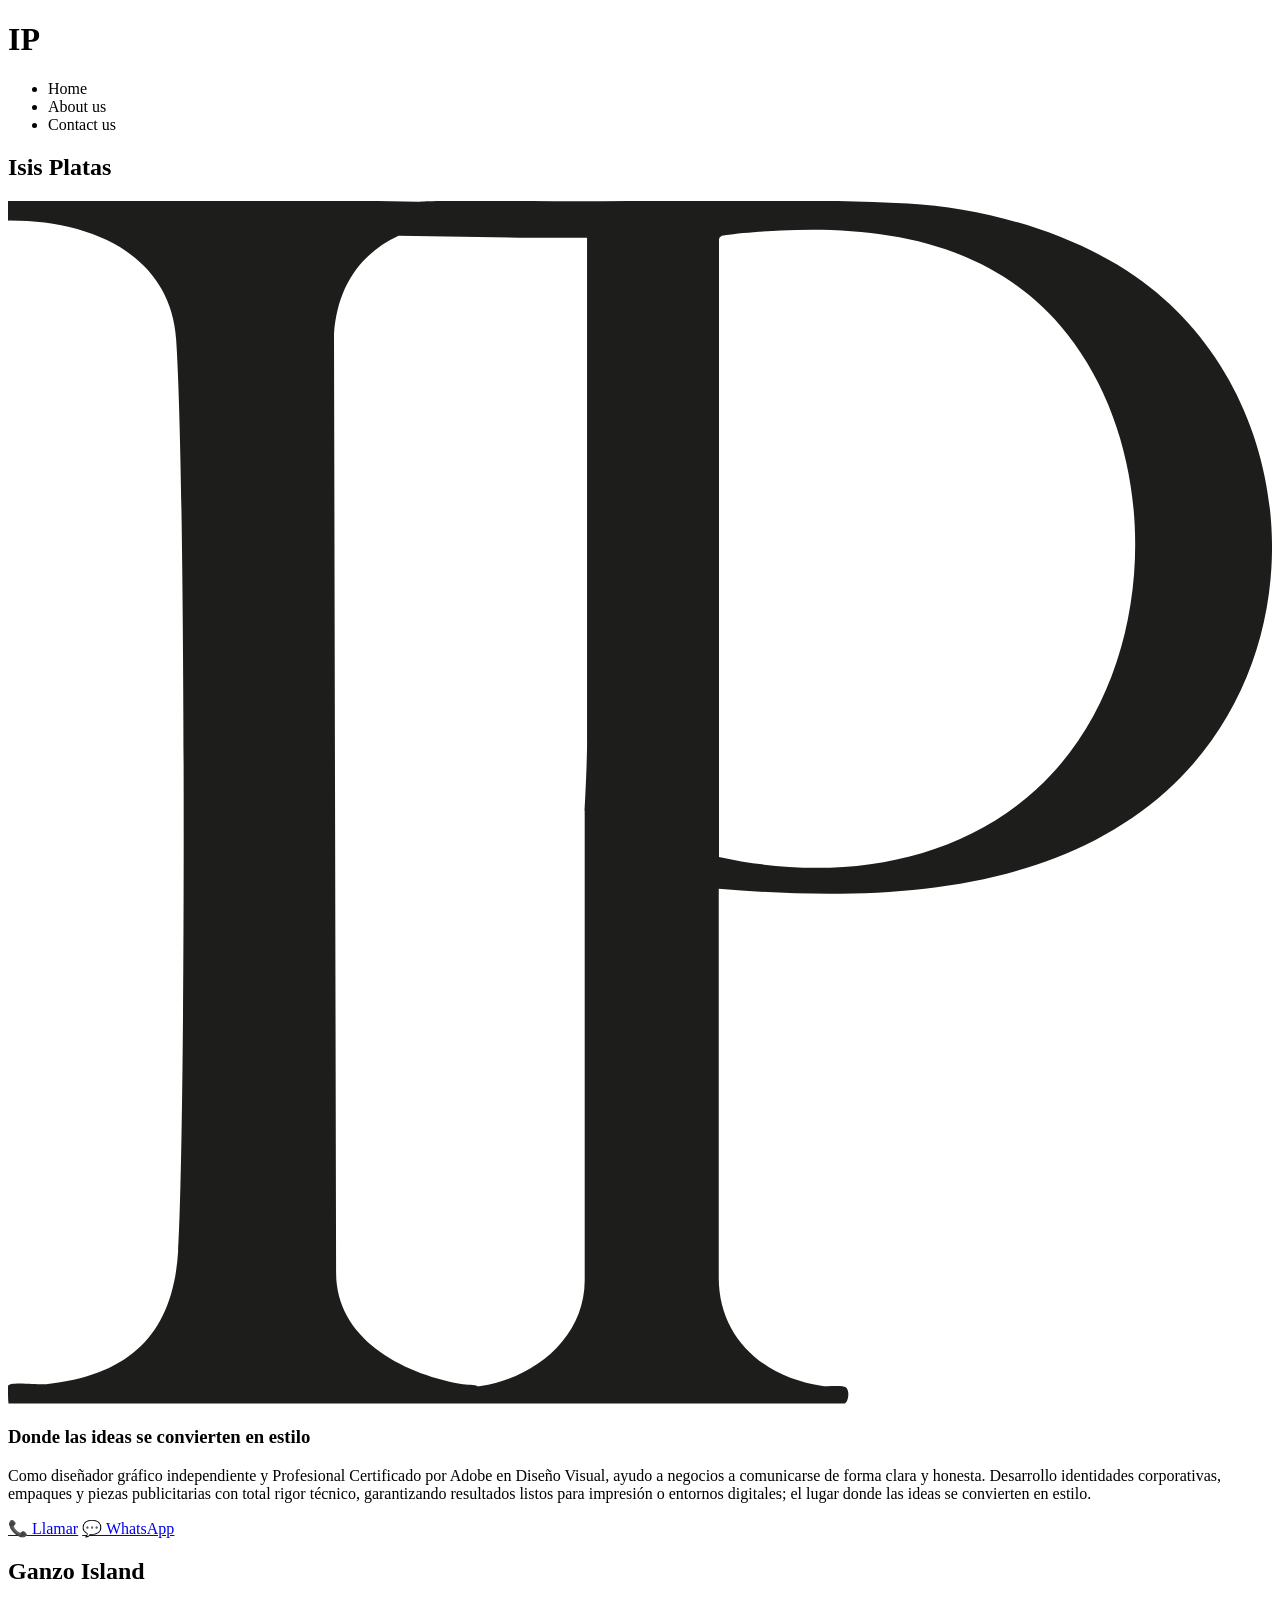
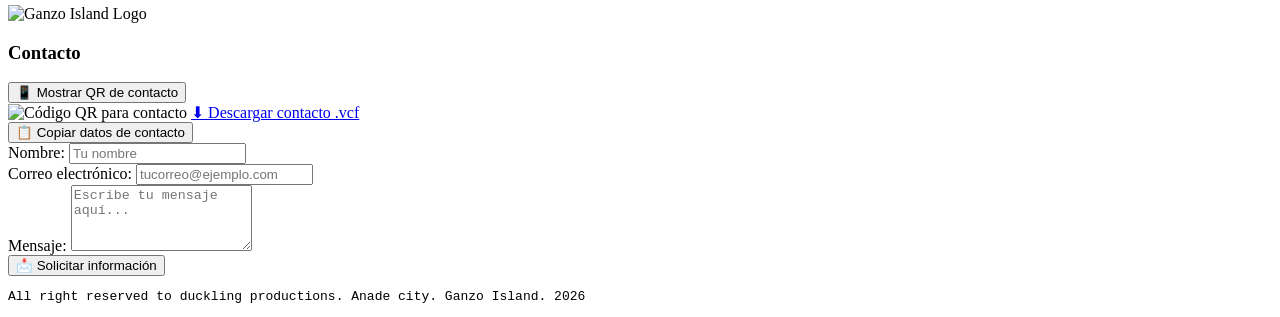
==== indx.html @ 768cb6fb "Add files via upload" ====
<!DOCTYPE html>
<html lang="es">
    <head>
        <meta charset="UTF-8">
        <meta name="viewport" content="width=device-width, initial-scale=1.0">
        <title>Mi App</title>
        <link rel="stylesheet" href="estilos.css">
        <script src="anim.js" defer></script>
    </head>
    <body>
        <header>
            <h1>IP</h1>
            <nav aria-label="Menú principal">
                <ul>
                    <li>Home</li>
                    <li>About us</li>
                    <li>Contact us</li>
                </ul>
            </nav>
        </header>
        <main aria-label="Contenido principal">
            <article>
                <h2>Isis Platas</h2>
                <img src="logo-415.svg" alt="Logo de Isis Platas">
                <h3>Donde las ideas se convierten en estilo</h3>
                <p>Como diseñador gráfico independiente y Profesional Certificado por Adobe en Diseño Visual, ayudo a negocios a comunicarse de forma clara y honesta. Desarrollo identidades corporativas, empaques y piezas publicitarias con total rigor técnico, garantizando resultados listos para impresión o entornos digitales; el lugar donde las ideas se convierten en estilo.</p>
                <div class="botones-accion">
                    <a href="tel:+529511232222" class="btn btn-llamar">📞 Llamar</a>
                    <a href="https://wa.me/529511232222" class="btn btn-whatsapp" target="_blank">💬 WhatsApp</a>
                </div>
            </article>

            <article>
                <h2>Ganzo Island</h2>
                <img src="duck.jpg" alt="Ganzo Island Logo">
                <h3>Contacto</h3>

                <!-- 1. QR + descarga .vcf -->
                <div class="qr-section">
                    <button id="btnMostrarQR" class="btn btn-secundario">📱 Mostrar QR de contacto</button>
                    <div id="qrContainer" class="qr-container">
                        <img src="contacto.webp" alt="Código QR para contacto" class="qr-imagen">
                        <a href="contacto.vcf" download="contacto.vcf" class="btn btn-descarga">⬇ Descargar contacto .vcf</a>
                    </div>
                </div>

                <!-- 2. Copiar datos -->
                <button id="btnCopiarDatos" class="btn btn-copiar">📋 Copiar datos de contacto</button>

                <!-- 3. Formulario -->
                <form id="formContacto" class="form-contacto">
                    <div class="campo">
                        <label for="nombre">Nombre:</label>
                        <input type="text" id="nombre" name="nombre" placeholder="Tu nombre" required>
                    </div>
                    <div class="campo">
                        <label for="correo">Correo electrónico:</label>
                        <input type="email" id="correo" name="correo" placeholder="tucorreo@ejemplo.com" required>
                    </div>
                    <div class="campo">
                        <label for="mensaje">Mensaje:</label>
                        <textarea id="mensaje" name="mensaje" rows="4" placeholder="Escribe tu mensaje aquí..." required></textarea>
                    </div>
                    <div class="accion-formulario">
                        <button type="submit" class="btn btn-enviar">📩 Solicitar información</button>
                    </div>
                </form>
            </article>
        </main>
        <footer>
            <pre>All right reserved to duckling productions. Anade city. Ganzo Island. 2026</pre>
        </footer>
    </body>
</html>
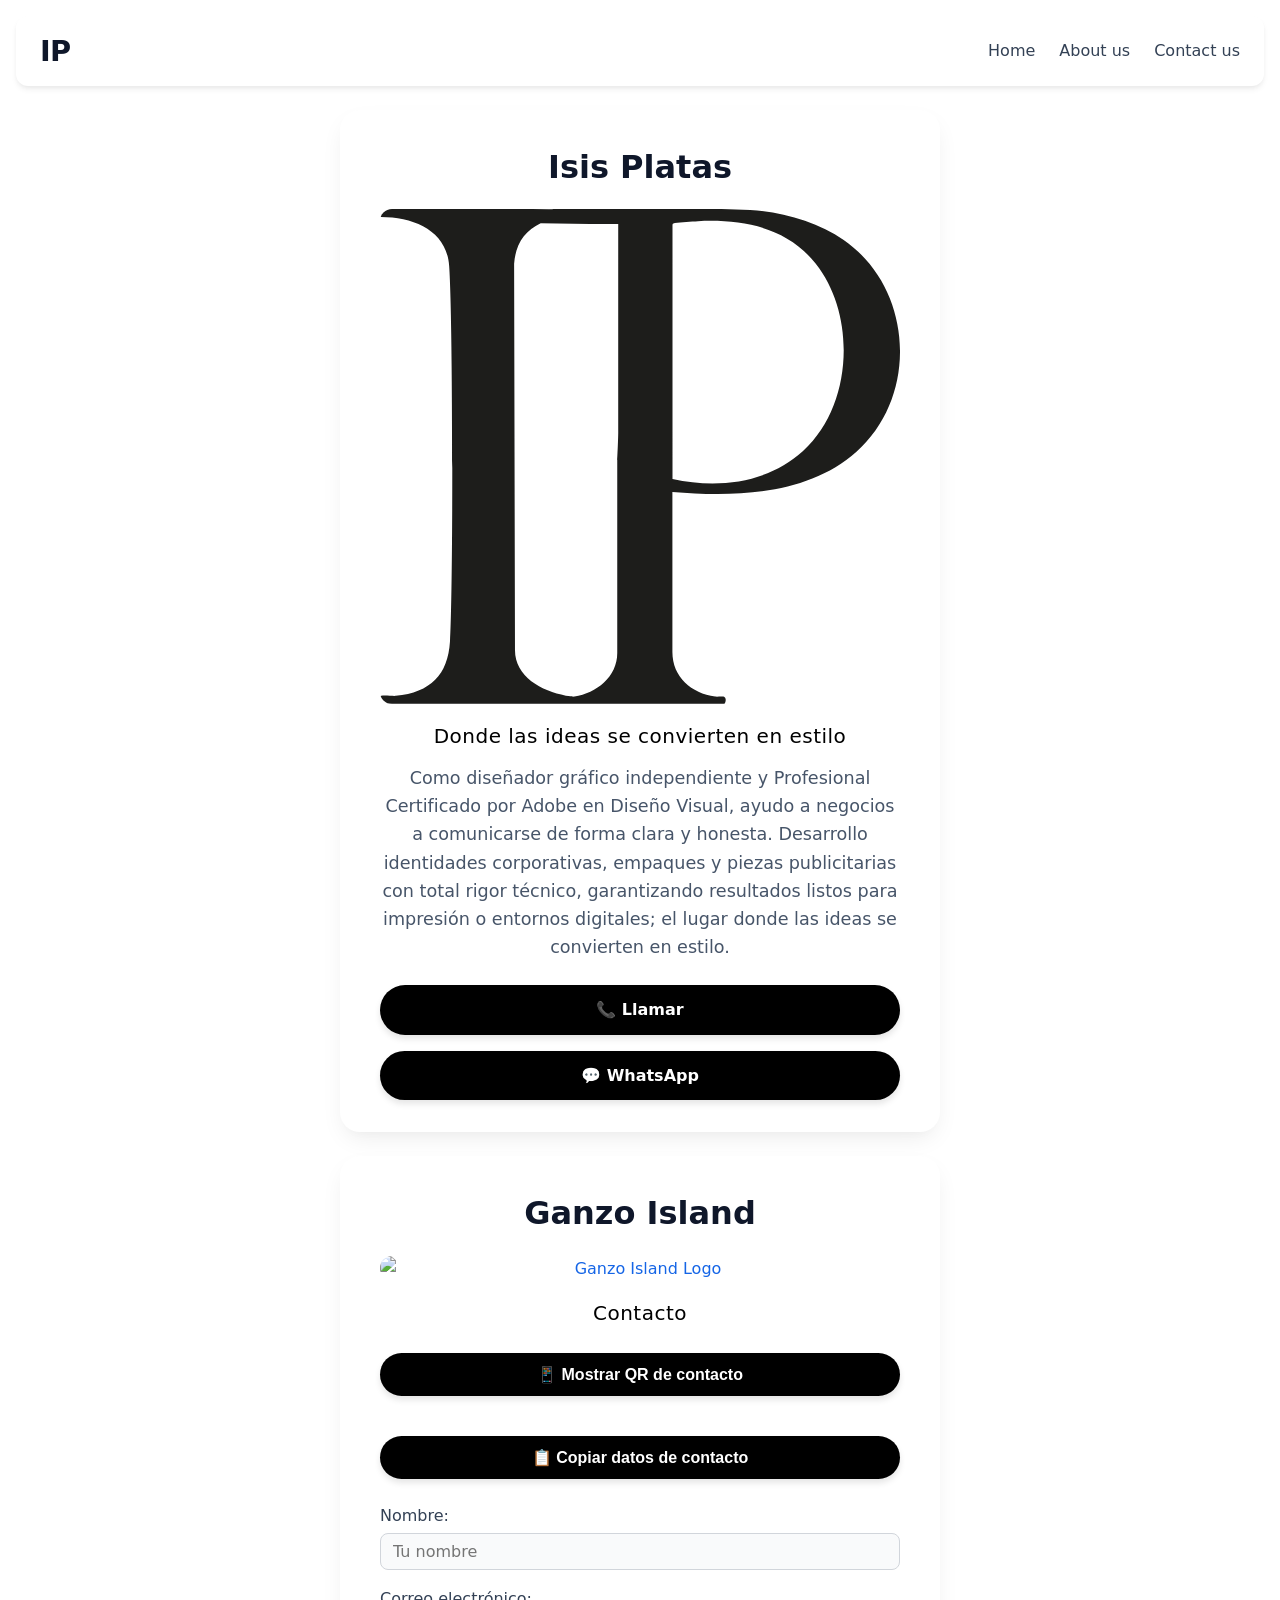
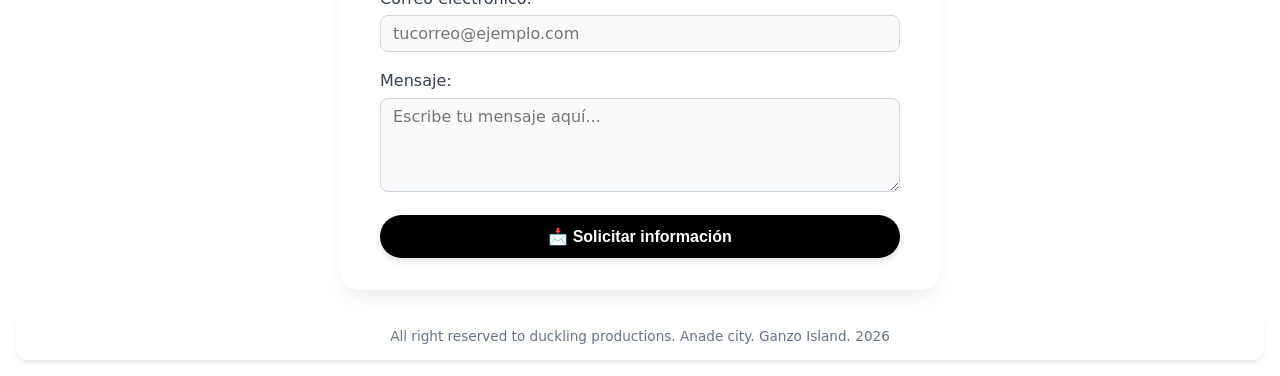
==== commit a6357558: "Update indx.html" ====
--- a/indx.html
+++ b/indx.html
@@ -39,7 +39,7 @@
                 <div class="qr-section">
                     <button id="btnMostrarQR" class="btn btn-secundario">📱 Mostrar QR de contacto</button>
                     <div id="qrContainer" class="qr-container">
-                        <img src="contacto.webp" alt="Código QR para contacto" class="qr-imagen">
+                        <img src="contacto.svg" alt="Código QR para contacto" class="qr-imagen">
                         <a href="contacto.vcf" download="contacto.vcf" class="btn btn-descarga">⬇ Descargar contacto .vcf</a>
                     </div>
                 </div>
@@ -71,4 +71,4 @@
             <pre>All right reserved to duckling productions. Anade city. Ganzo Island. 2026</pre>
         </footer>
     </body>
-</html>+</html>
--- a/estilos.css
+++ b/estilos.css
@@ -0,0 +1,357 @@
+@import url('https://fonts.googleapis.com/css2?family=Book+Antiqua&display=swap');
+
+/* ==========================================
+   1. RESET Y CONFIGURACIÓN GLOBAL
+   ========================================== */
+
+/* Reset básico: elimina márgenes y paddings, y unifica el modelo de caja */
+* {
+    margin: 0;
+    padding: 0;
+    box-sizing: border-box;
+}
+
+/* Configuración base del body */
+body {
+    /* Fuente nativa del sistema para un aspecto moderno */
+    font-family: 'Book Antiqua', system-ui, -apple-system, BlinkMacSystemFont, 'Segoe UI', Roboto, sans-serif;
+    background-color: #ffffff; /* Fondo de página (gris claro) */
+    color: #1565e6; /* Texto principal (gris oscuro) */
+    line-height: 1.6;
+    min-height: 100vh;
+
+    display: flex;
+    flex-direction: column;
+    padding: 1rem;
+}
+
+/* ==========================================
+   2. HEADER (solo horizontal)
+   ========================================== */
+
+header {
+    background-color: #ffffff;
+    padding: 0.75rem 1.5rem;
+    border-radius: 12px;
+    box-shadow: 0 4px 6px -1px rgba(0, 0, 0, 0.07), 0 2px 4px -1px rgba(0, 0, 0, 0.04);
+    margin-bottom: 1.5rem;
+
+    display: flex;
+    justify-content: space-between;
+    align-items: center;
+    flex-wrap: wrap;
+}
+
+header h1 {
+    font-size: 1.8rem;
+    font-weight: 700;
+    color: #0f172a; /* Texto del logo (gris muy oscuro) */
+    letter-spacing: -0.025em;
+}
+
+/* Navegación: usamos Flexbox sin gap (base segura) */
+nav ul {
+    list-style: none;
+    display: flex;
+}
+
+nav ul li {
+    margin-right: 1.5rem;
+    font-weight: 500;
+    color: #334155; /* Texto del menú (gris medio) */
+    cursor: default;
+    transition: color 0.2s ease;
+}
+
+nav ul li:last-child {
+    margin-right: 0;
+}
+
+/* Efecto hover para los ítems del menú (usa COLOR_PRIMARIO) */
+nav ul li:hover {
+    color: #000000; /* COLOR_PRIMARIO (azul) */
+}
+
+/* ==========================================
+   MEJORA PROGRESIVA CON @supports (gap)
+   ========================================== */
+
+@supports (gap: 1.5rem) {
+    nav ul {
+        gap: 1.5rem;
+    }
+    nav ul li {
+        margin-right: 0;
+    }
+}
+
+/* ==========================================
+   3. MAIN (contenedor para centrar article)
+   ========================================== */
+
+main {
+    flex: 1;
+    display: flex;
+    flex-direction: column;
+    justify-content: center;
+    align-items: center;
+    margin-bottom: 1.5rem;
+}
+
+/* ==========================================
+   4. ARTICLE (tarjeta centrada)
+   ========================================== */
+
+article {
+    background-color: #ffffff;
+    height: 100%;
+    padding: 2rem 2.5rem;
+    border-radius: 20px;
+    box-shadow: 0 10px 25px -5px rgba(0, 0, 0, 0.08), 0 8px 10px -6px rgba(0, 0, 0, 0.02);
+    max-width: 600px;
+    margin-left: auto;
+    margin-right: auto;
+    width: 100%;
+    text-align: center;
+    margin-bottom: 1.5rem;
+
+    opacity: 0;
+    transform: translateY(30px);
+    transition: opacity 0.6s ease, transform 0.6s ease;
+}
+
+article.visible {
+    opacity: 1;
+    transform: translateY(0);
+}
+
+article h2 {
+    font-size: 2rem;
+    font-weight: 700;
+    color: #0f172a; /* Título principal (gris muy oscuro) */
+    margin-bottom: 0.5rem;
+}
+
+article img {
+    max-width: 100%;
+    height: auto;
+    border-radius: 12px;
+    margin: 1rem 0;
+    display: block;
+}
+
+/* Título destacado (usa COLOR_PRIMARIO) */
+article h3 {
+    font-size: 1.25rem;
+    font-weight: 500;
+    color: #000000; /* COLOR_PRIMARIO */
+    margin-bottom: 0.75rem;
+    letter-spacing: 0.025em;
+}
+
+article p {
+    color: #475569; /* Texto secundario (gris medio) */
+    font-size: 1.1rem;
+}
+
+@supports (gap: 1.5rem) {
+    main {
+        gap: 1.5rem;
+    }
+    article {
+        margin-bottom: 0;
+    }
+}
+
+/* ==========================================
+   5. FOOTER (solo horizontal)
+   ========================================== */
+
+footer {
+    background-color: #ffffff;
+    padding: 0.75rem 1.5rem;
+    border-radius: 12px;
+    box-shadow: 0 4px 6px -1px rgba(0, 0, 0, 0.07), 0 2px 4px -1px rgba(0, 0, 0, 0.04);
+    text-align: center;
+    color: #64748b; /* Texto del footer (gris claro) */
+    font-size: 0.85rem;
+    margin-top: 0;
+}
+
+footer pre {
+    font-family: inherit;
+    white-space: pre-wrap;
+    word-break: break-word;
+    margin: 0;
+}
+
+/* ==========================================
+   BOTONES DE ACCIÓN (primer article)
+   ========================================== */
+
+.botones-accion {
+    display: flex;
+    justify-content: center;
+    margin-top: 1.5rem;
+    flex-wrap: wrap;
+    flex-direction: column;
+    align-items: stretch;
+    gap: 0.75rem;
+    margin-top: 1.5rem;
+}
+
+@supports not (gap: 0.75rem) {
+    .botones-accion {
+        gap: 0;
+    }
+    .btn {
+        margin-bottom: 0.75rem;
+    }
+    .btn:last-child {
+        margin-bottom: 0;
+    }
+}
+
+/* Base para todos los botones (usa COLOR_PRIMARIO por defecto) */
+.btn {
+    display: block;
+    padding: 0.75rem 1.5rem;
+    border-radius: 50px;
+    width: 100%;
+    text-align: center;
+    text-decoration: none;
+    font-weight: 600;
+    font-size: 1rem;
+    color: #ffffff;
+    background-color: #000000; /* COLOR_PRIMARIO */
+    transition: background-color 0.3s ease, transform 0.2s ease;
+    box-shadow: 0 4px 6px rgba(0, 0, 0, 0.1);
+    border: none;
+    cursor: pointer;
+}
+
+.btn:hover {
+    transform: scale(1.03);
+}
+.btn:active {
+    transform: scale(0.97);
+}
+
+/* BOTONES PRINCIPALES (Llamar, WhatsApp, Enviar) → COLOR_PRIMARIO */
+.btn-llamar,
+.btn-whatsapp,
+.btn-enviar {
+    background-color: #000000; /* COLOR_PRIMARIO */
+}
+.btn-llamar:hover,
+.btn-whatsapp:hover,
+.btn-enviar:hover {
+    background-color: #1a1a1a; /* COLOR_PRIMARIO más oscuro */
+}
+
+/* BOTONES SECUNDARIOS (QR, Descarga, Copiar) → COLOR_SECUNDARIO */
+.btn-secundario,
+.btn-descarga,
+.btn-copiar {
+    background-color: #000000; /* COLOR_SECUNDARIO (morado) */
+}
+.btn-secundario:hover,
+.btn-descarga:hover,
+.btn-copiar:hover {
+    background-color: #1a1a1a; /* COLOR_SECUNDARIO más oscuro */
+}
+
+/* Mejora con @supports para usar gap (si es compatible) */
+@supports (gap: 1rem) {
+    .botones-accion {
+        gap: 1rem;
+    }
+}
+
+/* ==========================================
+   ESTILOS PARA EL SEGUNDO ARTICLE
+   ========================================== */
+
+/* --- Sección QR --- */
+.qr-section {
+    margin: 1.5rem 0;
+}
+
+.qr-container {
+    opacity: 0;
+    max-height: 0;
+    overflow: hidden;
+    transition: opacity 0.5s ease, max-height 0.5s ease;
+    display: flex;
+    flex-direction: column;
+    align-items: center;
+    gap: 1rem;
+    margin-top: 1rem;
+}
+
+.qr-container.visible {
+    opacity: 1;
+    max-height: 500px;
+}
+
+.qr-imagen {
+    max-width: 200px;
+    height: auto;
+    border-radius: 12px;
+    border: 1px solid #e2e8f0; /* Borde gris claro (acromático) */
+}
+
+/* --- Botones generales (se aplican las reglas de .btn anteriores) --- */
+/* Nota: ya están definidos arriba, no hace falta repetir */
+
+/* --- Formulario --- */
+.form-contacto {
+    margin-top: 1.5rem;
+    text-align: left;
+}
+
+.campo {
+    margin-bottom: 1rem;
+}
+
+.campo label {
+    display: block;
+    font-weight: 500;
+    color: #334155; /* Gris medio */
+    margin-bottom: 0.25rem;
+}
+
+.campo input,
+.campo textarea {
+    width: 100%;
+    padding: 0.5rem 0.75rem;
+    border: 1px solid #d1d5db; /* Borde gris claro */
+    border-radius: 8px;
+    font-size: 1rem;
+    font-family: inherit;
+    transition: border-color 0.2s ease;
+    background-color: #f9fafb;
+}
+
+.campo input:focus,
+.campo textarea:focus {
+    border-color: #000000; /* COLOR_PRIMARIO */
+    outline: none;
+    background-color: #ffffff;
+}
+
+.accion-formulario {
+    text-align: center;
+    margin-top: 0.5rem;
+}
+
+/* --- Ajustes para móviles (apilado) --- */
+@media (max-width: 480px) {
+    .btn {
+        width: 100%;
+        display: block;
+    }
+    .qr-imagen {
+        max-width: 150px;
+    }
+}
